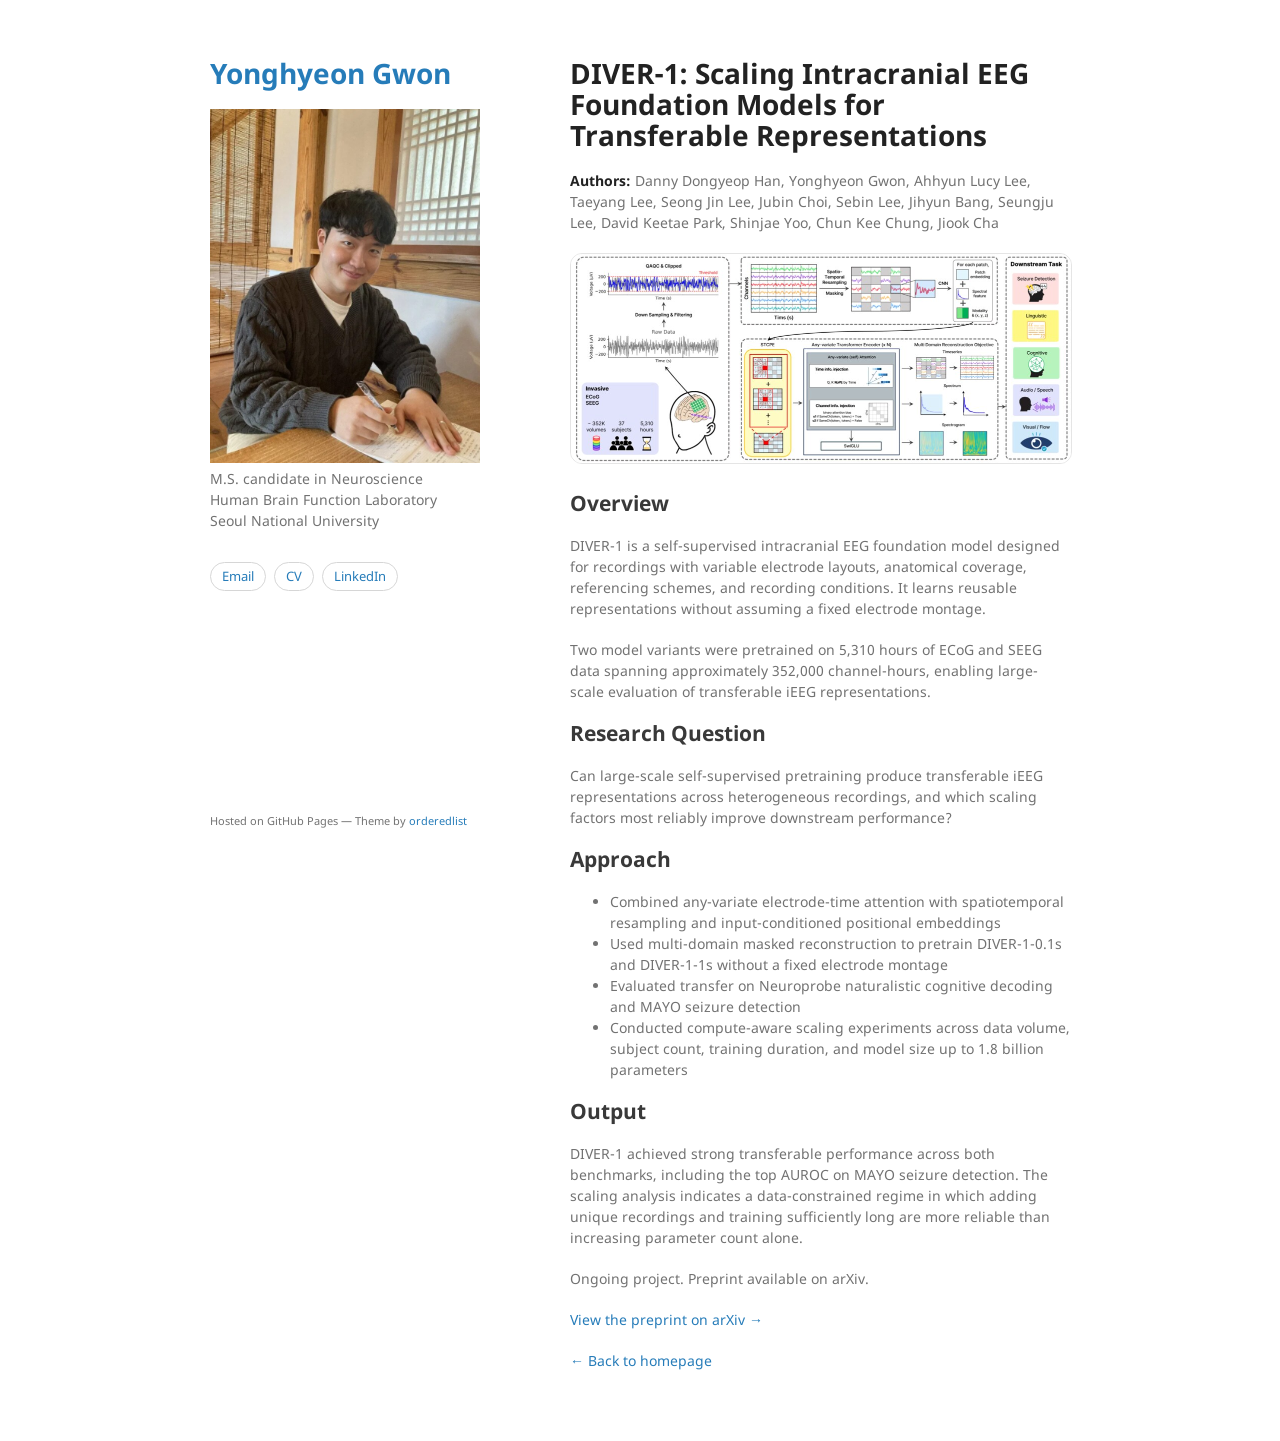
==== projects/diver/index.html @ 52b5aedb "Add DIVER-1 project detail page" ====
<!DOCTYPE html>
<html lang="en-US">
  <head>
    <meta charset="UTF-8">
    <meta http-equiv="X-UA-Compatible" content="IE=edge">
    <meta name="viewport" content="width=device-width, initial-scale=1">
    <title>DIVER-1: Scaling Intracranial EEG Foundation Models for Transferable Representations | Yonghyeon Gwon</title>
    <link rel="stylesheet" href="/style.css">
  </head>
  <body>
    <div class="wrapper">
      <header>
        <h1><a href="/">Yonghyeon Gwon</a></h1>
        <img src="/profile.jpg" alt="Logo">
        <p>M.S. candidate in Neuroscience<br>
        Human Brain Function Laboratory<br>
        Seoul National University<br><br>
        <span class="sidebar-links">
          <a href="mailto:gyh0321@snu.ac.kr">Email</a>
          <a href="/Yonghyeon_Gwon_CV.pdf" target="_blank" rel="noopener noreferrer">CV</a>
          <a href="https://www.linkedin.com/in/yonghyeon-gwon-5b9995399/" target="_blank" rel="noopener noreferrer">LinkedIn</a>
        </span></p>
      </header>
      <section>
        <h1>DIVER-1: Scaling Intracranial EEG Foundation Models for Transferable Representations</h1>
        <p><strong>Authors:</strong> Danny Dongyeop Han, Yonghyeon Gwon, Ahhyun Lucy Lee, Taeyang Lee, Seong Jin Lee, Jubin Choi, Sebin Lee, Jihyun Bang, Seungju Lee, David Keetae Park, Shinjae Yoo, Chun Kee Chung, Jiook Cha</p>

        <p><img src="/diver1-architecture.jpg" alt="DIVER-1 architecture and evaluation pipeline" class="project-full-img"></p>

        <h2>Overview</h2>
        <p>DIVER-1 is a self-supervised intracranial EEG foundation model designed for recordings with variable electrode layouts, anatomical coverage, referencing schemes, and recording conditions. It learns reusable representations without assuming a fixed electrode montage.</p>

        <p>Two model variants were pretrained on 5,310 hours of ECoG and SEEG data spanning approximately 352,000 channel-hours, enabling large-scale evaluation of transferable iEEG representations.</p>

        <h2>Research Question</h2>
        <p>Can large-scale self-supervised pretraining produce transferable iEEG representations across heterogeneous recordings, and which scaling factors most reliably improve downstream performance?</p>

        <h2>Approach</h2>
        <ul>
          <li>Combined any-variate electrode-time attention with spatiotemporal resampling and input-conditioned positional embeddings</li>
          <li>Used multi-domain masked reconstruction to pretrain DIVER-1-0.1s and DIVER-1-1s without a fixed electrode montage</li>
          <li>Evaluated transfer on Neuroprobe naturalistic cognitive decoding and MAYO seizure detection</li>
          <li>Conducted compute-aware scaling experiments across data volume, subject count, training duration, and model size up to 1.8 billion parameters</li>
        </ul>

        <h2>Output</h2>
        <p>DIVER-1 achieved strong transferable performance across both benchmarks, including the top AUROC on MAYO seizure detection. The scaling analysis indicates a data-constrained regime in which adding unique recordings and training sufficiently long are more reliable than increasing parameter count alone.</p>

        <p>Ongoing project. Preprint available on arXiv.</p>
        <p><a href="https://arxiv.org/abs/2512.19097" target="_blank" rel="noopener noreferrer">View the preprint on arXiv →</a></p>

        <p><a href="/">← Back to homepage</a></p>
      </section>
      <footer>
        <p><small>Hosted on GitHub Pages — Theme by <a href="https://github.com/orderedlist">orderedlist</a></small></p>
      </footer>
    </div>
  </body>
</html>
---- style.css ----
@font-face{font-family:'Noto Sans';font-weight:400;font-style:normal;src:url("../fonts/Noto-Sans-regular/Noto-Sans-regular.eot");src:url("../fonts/Noto-Sans-regular/Noto-Sans-regular.eot?#iefix") format("embedded-opentype"),local("Noto Sans"),local("Noto-Sans-regular"),url("[data-uri]") format("woff2"),url("../fonts/Noto-Sans-regular/Noto-Sans-regular.woff") format("woff"),url("../fonts/Noto-Sans-regular/Noto-Sans-regular.ttf") format("truetype"),url("../fonts/Noto-Sans-regular/Noto-Sans-regular.svg#NotoSans") format("svg")}@font-face{font-family:'Noto Sans';font-weight:700;font-style:normal;src:url("../fonts/Noto-Sans-700/Noto-Sans-700.eot");src:url("../fonts/Noto-Sans-700/Noto-Sans-700.eot?#iefix") format("embedded-opentype"),local("Noto Sans Bold"),local("Noto-Sans-700"),url("[data-uri]") format("woff2"),url("../fonts/Noto-Sans-700/Noto-Sans-700.woff") format("woff"),url("../fonts/Noto-Sans-700/Noto-Sans-700.ttf") format("truetype"),url("../fonts/Noto-Sans-700/Noto-Sans-700.svg#NotoSans") format("svg")}@font-face{font-family:'Noto Sans';font-weight:400;font-style:italic;src:url("../fonts/Noto-Sans-italic/Noto-Sans-italic.eot");src:url("../fonts/Noto-Sans-italic/Noto-Sans-italic.eot?#iefix") format("embedded-opentype"),local("Noto Sans Italic"),local("Noto-Sans-italic"),url("[data-uri]") format("woff2"),url("../fonts/Noto-Sans-italic/Noto-Sans-italic.woff") format("woff"),url("../fonts/Noto-Sans-italic/Noto-Sans-italic.ttf") format("truetype"),url("../fonts/Noto-Sans-italic/Noto-Sans-italic.svg#NotoSans") format("svg")}@font-face{font-family:'Noto Sans';font-weight:700;font-style:italic;src:url("../fonts/Noto-Sans-700italic/Noto-Sans-700italic.eot");src:url("../fonts/Noto-Sans-700italic/Noto-Sans-700italic.eot?#iefix") format("embedded-opentype"),local("Noto Sans Bold Italic"),local("Noto-Sans-700italic"),url("[data-uri]") format("woff2"),url("../fonts/Noto-Sans-700italic/Noto-Sans-700italic.woff") format("woff"),url("../fonts/Noto-Sans-700italic/Noto-Sans-700italic.ttf") format("truetype"),url("../fonts/Noto-Sans-700italic/Noto-Sans-700italic.svg#NotoSans") format("svg")}.highlight table td{padding:5px}.highlight table pre{margin:0}.highlight .cm{color:#999988;font-style:italic}.highlight .cp{color:#999999;font-weight:bold}.highlight .c1{color:#999988;font-style:italic}.highlight .cs{color:#999999;font-weight:bold;font-style:italic}.highlight .c,.highlight .cd{color:#999988;font-style:italic}.highlight .err{color:#a61717;background-color:#e3d2d2}.highlight .gd{color:#000000;background-color:#ffdddd}.highlight .ge{color:#000000;font-style:italic}.highlight .gr{color:#aa0000}.highlight .gh{color:#999999}.highlight .gi{color:#000000;background-color:#ddffdd}.highlight .go{color:#888888}.highlight .gp{color:#555555}.highlight .gs{font-weight:bold}.highlight .gu{color:#aaaaaa}.highlight .gt{color:#aa0000}.highlight .kc{color:#000000;font-weight:bold}.highlight .kd{color:#000000;font-weight:bold}.highlight .kn{color:#000000;font-weight:bold}.highlight .kp{color:#000000;font-weight:bold}.highlight .kr{color:#000000;font-weight:bold}.highlight .kt{color:#445588;font-weight:bold}.highlight .k,.highlight .kv{color:#000000;font-weight:bold}.highlight .mf{color:#009999}.highlight .mh{color:#009999}.highlight .il{color:#009999}.highlight .mi{color:#009999}.highlight .mo{color:#009999}.highlight .m,.highlight .mb,.highlight .mx{color:#009999}.highlight .sb{color:#d14}.highlight .sc{color:#d14}.highlight .sd{color:#d14}.highlight .s2{color:#d14}.highlight .se{color:#d14}.highlight .sh{color:#d14}.highlight .si{color:#d14}.highlight .sx{color:#d14}.highlight .sr{color:#009926}.highlight .s1{color:#d14}.highlight .ss{color:#990073}.highlight .s{color:#d14}.highlight .na{color:#008080}.highlight .bp{color:#999999}.highlight .nb{color:#0086B3}.highlight .nc{color:#445588;font-weight:bold}.highlight .no{color:#008080}.highlight .nd{color:#3c5d5d;font-weight:bold}.highlight .ni{color:#800080}.highlight .ne{color:#990000;font-weight:bold}.highlight .nf{color:#990000;font-weight:bold}.highlight .nl{color:#990000;font-weight:bold}.highlight .nn{color:#555555}.highlight .nt{color:#000080}.highlight .vc{color:#008080}.highlight .vg{color:#008080}.highlight .vi{color:#008080}.highlight .nv{color:#008080}.highlight .ow{color:#000000;font-weight:bold}.highlight .o{color:#000000;font-weight:bold}.highlight .w{color:#bbbbbb}.highlight{background-color:#f8f8f8}body{background-color:#fff;padding:50px;font:14px/1.5 "Noto Sans", "Helvetica Neue", Helvetica, Arial, sans-serif;color:#727272;font-weight:400}h1,h2,h3,h4,h5,h6{color:#222;margin:0 0 20px}p,ul,ol,table,pre,dl{margin:0 0 20px}h1,h2,h3{line-height:1.1}h1{font-size:28px}h2{color:#393939}h3,h4,h5,h6{color:#494949}a{color:#267CB9;text-decoration:none}a:hover,a:focus{color:#069;font-weight:bold}a small{font-size:11px;color:#777;margin-top:-0.3em;display:block}a:hover small{color:#777}.wrapper{width:860px;margin:0 auto}blockquote{border-left:1px solid #e5e5e5;margin:0;padding:0 0 0 20px;font-style:italic}code,pre{font-family:Monaco, Bitstream Vera Sans Mono, Lucida Console, Terminal, Consolas, Liberation Mono, DejaVu Sans Mono, Courier New, monospace;color:#333}pre{padding:8px 15px;background:#f8f8f8;border-radius:5px;border:1px solid #e5e5e5;overflow-x:auto}table{width:100%;border-collapse:collapse}th,td{text-align:left;padding:5px 10px;border-bottom:1px solid #e5e5e5}dt{color:#444;font-weight:700}th{color:#444}img{max-width:100%}kbd{background-color:#fafbfc;border:1px solid #c6cbd1;border-bottom-color:#959da5;border-radius:3px;box-shadow:inset 0 -1px 0 #959da5;color:#444d56;display:inline-block;font-size:11px;line-height:10px;padding:3px 5px;vertical-align:middle}header{width:270px;float:left;position:fixed;-webkit-font-smoothing:subpixel-antialiased}ul.downloads{list-style:none;height:40px;padding:0;background:#f4f4f4;border-radius:5px;border:1px solid #e0e0e0;width:270px}.downloads li{width:89px;float:left;border-right:1px solid #e0e0e0;height:40px}.downloads li:first-child a{border-radius:5px 0 0 5px}.downloads li:last-child a{border-radius:0 5px 5px 0}.downloads a{line-height:1;font-size:11px;color:#676767;display:block;text-align:center;padding-top:6px;height:34px}.downloads a:hover,.downloads a:focus{color:#675C5C;font-weight:bold}.downloads ul a:active{background-color:#f0f0f0}strong{color:#222;font-weight:700}.downloads li+li+li{border-right:none;width:89px}.downloads a strong{font-size:14px;display:block;color:#222}section{width:500px;float:right;padding-bottom:50px}small{font-size:11px}hr{border:0;background:#e5e5e5;height:1px;margin:0 0 20px}footer{width:270px;float:left;position:fixed;bottom:50px;-webkit-font-smoothing:subpixel-antialiased}@media print, screen and (max-width: 960px){div.wrapper{width:auto;margin:0}header,section,footer{float:none;position:static;width:auto}header{padding-right:320px}section{border:1px solid #e5e5e5;border-width:1px 0;padding:20px 0;margin:0 0 20px}header a small{display:inline}header ul{position:absolute;right:50px;top:52px}}@media print, screen and (max-width: 720px){body{word-wrap:break-word}header{padding:0}header ul,header p.view{position:static}pre,code{word-wrap:normal}}@media print, screen and (max-width: 480px){body{padding:15px}.downloads{width:99%}.downloads li,.downloads li+li+li{width:33%}}@media print{body{padding:0.4in;font-size:12pt;color:#444}}.logo img{max-width:200px;border-radius:50%;box-shadow:0 4px 12px rgba(0,0,0,0.3)}.project-card{display:flex;gap:18px;align-items:flex-start;margin:28px 0;padding:18px;border:1px solid #e5e5e5;border-radius:12px;background:#ffffff}.project-img{width:180px;max-width:35%;height:auto;border-radius:10px;object-fit:cover}.project-text h2{margin-top:0;margin-bottom:8px;font-size:1.25em}.project-text p{margin-bottom:8px}.project-tags{font-size:0.9em;color:#666666}@media screen and (max-width: 600px){.project-card{display:block}.project-img{width:100%;max-width:100%;margin-bottom:12px}}.profile-links{margin:18px 0 24px 0}.profile-links a{display:inline-block;margin:0 8px 8px 0;padding:6px 12px;border:1px solid #d6d6d6;border-radius:999px;font-size:0.9em;text-decoration:none}.profile-links a:hover{border-color:#777777;text-decoration:none}.project-card{display:flex;align-items:center;gap:22px;margin:24px 0;padding:18px;border:1px solid #e5e5e5;border-radius:12px;background:#ffffff;cursor:pointer;transition:box-shadow 0.15s ease, transform 0.15s ease}.project-card:hover{box-shadow:0 4px 14px rgba(0,0,0,0.08);transform:translateY(-2px)}.project-thumb{width:220px;max-width:38%;height:auto;border-radius:8px;object-fit:contain;flex-shrink:0}.project-info{flex:1}.project-info h2{margin:0 0 12px 0;font-size:1.2em;line-height:1.2}.project-keywords{display:flex;flex-wrap:wrap;gap:7px}.project-keywords span{display:inline-block;padding:5px 9px;border-radius:999px;background:#f3f3f3;font-size:0.82em;color:#555555;line-height:1.2}@media screen and (max-width: 600px){.project-card{display:block}.project-thumb{width:100%;max-width:100%;margin-bottom:14px}}.sidebar-links{display:flex;flex-wrap:wrap;gap:8px;margin-top:10px}.sidebar-links a{display:inline-block;padding:6px 11px;border:1px solid #d6d6d6;border-radius:999px;font-size:0.9em;text-decoration:none;line-height:1.2}.sidebar-links a:hover{border-color:#777777;text-decoration:none}.interest-tags{display:flex;flex-wrap:wrap;gap:8px;margin:12px 0 28px 0}.interest-tags span{display:inline-block;padding:6px 11px;border-radius:999px;background:#f3f3f3;font-size:0.9em;line-height:1.2}.project-full-img{width:100%;max-width:900px;display:block;margin:20px 0 28px 0;border-radius:12px;border:1px solid #e5e5e5}
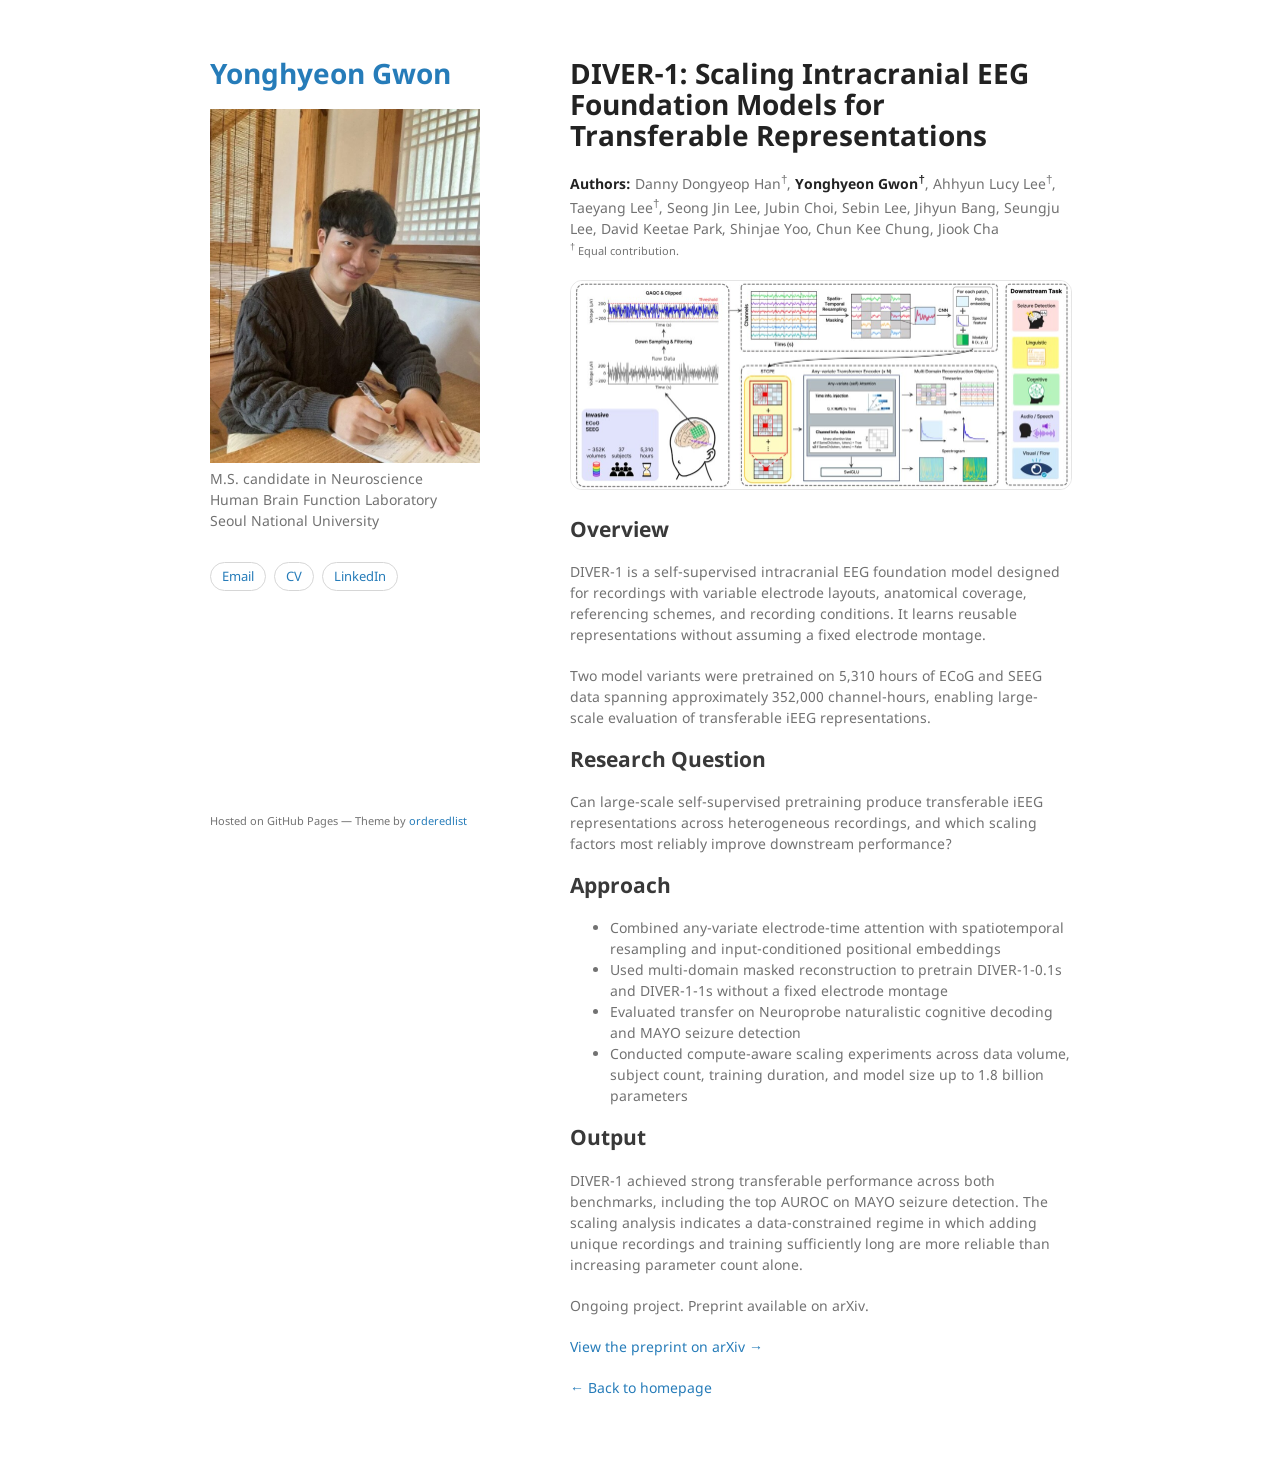
==== commit d783d3dc: "Mark DIVER-1 equal-contribution authors" ====
--- a/projects/diver/index.html
+++ b/projects/diver/index.html
@@ -1,59 +1 @@
-<!DOCTYPE html>
-<html lang="en-US">
-  <head>
-    <meta charset="UTF-8">
-    <meta http-equiv="X-UA-Compatible" content="IE=edge">
-    <meta name="viewport" content="width=device-width, initial-scale=1">
-    <title>DIVER-1: Scaling Intracranial EEG Foundation Models for Transferable Representations | Yonghyeon Gwon</title>
-    <link rel="stylesheet" href="/style.css">
-  </head>
-  <body>
-    <div class="wrapper">
-      <header>
-        <h1><a href="/">Yonghyeon Gwon</a></h1>
-        <img src="/profile.jpg" alt="Logo">
-        <p>M.S. candidate in Neuroscience<br>
-        Human Brain Function Laboratory<br>
-        Seoul National University<br><br>
-        <span class="sidebar-links">
-          <a href="mailto:gyh0321@snu.ac.kr">Email</a>
-          <a href="/Yonghyeon_Gwon_CV.pdf" target="_blank" rel="noopener noreferrer">CV</a>
-          <a href="https://www.linkedin.com/in/yonghyeon-gwon-5b9995399/" target="_blank" rel="noopener noreferrer">LinkedIn</a>
-        </span></p>
-      </header>
-      <section>
-        <h1>DIVER-1: Scaling Intracranial EEG Foundation Models for Transferable Representations</h1>
-        <p><strong>Authors:</strong> Danny Dongyeop Han, Yonghyeon Gwon, Ahhyun Lucy Lee, Taeyang Lee, Seong Jin Lee, Jubin Choi, Sebin Lee, Jihyun Bang, Seungju Lee, David Keetae Park, Shinjae Yoo, Chun Kee Chung, Jiook Cha</p>
-
-        <p><img src="/diver1-architecture.jpg" alt="DIVER-1 architecture and evaluation pipeline" class="project-full-img"></p>
-
-        <h2>Overview</h2>
-        <p>DIVER-1 is a self-supervised intracranial EEG foundation model designed for recordings with variable electrode layouts, anatomical coverage, referencing schemes, and recording conditions. It learns reusable representations without assuming a fixed electrode montage.</p>
-
-        <p>Two model variants were pretrained on 5,310 hours of ECoG and SEEG data spanning approximately 352,000 channel-hours, enabling large-scale evaluation of transferable iEEG representations.</p>
-
-        <h2>Research Question</h2>
-        <p>Can large-scale self-supervised pretraining produce transferable iEEG representations across heterogeneous recordings, and which scaling factors most reliably improve downstream performance?</p>
-
-        <h2>Approach</h2>
-        <ul>
-          <li>Combined any-variate electrode-time attention with spatiotemporal resampling and input-conditioned positional embeddings</li>
-          <li>Used multi-domain masked reconstruction to pretrain DIVER-1-0.1s and DIVER-1-1s without a fixed electrode montage</li>
-          <li>Evaluated transfer on Neuroprobe naturalistic cognitive decoding and MAYO seizure detection</li>
-          <li>Conducted compute-aware scaling experiments across data volume, subject count, training duration, and model size up to 1.8 billion parameters</li>
-        </ul>
-
-        <h2>Output</h2>
-        <p>DIVER-1 achieved strong transferable performance across both benchmarks, including the top AUROC on MAYO seizure detection. The scaling analysis indicates a data-constrained regime in which adding unique recordings and training sufficiently long are more reliable than increasing parameter count alone.</p>
-
-        <p>Ongoing project. Preprint available on arXiv.</p>
-        <p><a href="https://arxiv.org/abs/2512.19097" target="_blank" rel="noopener noreferrer">View the preprint on arXiv →</a></p>
-
-        <p><a href="/">← Back to homepage</a></p>
-      </section>
-      <footer>
-        <p><small>Hosted on GitHub Pages — Theme by <a href="https://github.com/orderedlist">orderedlist</a></small></p>
-      </footer>
-    </div>
-  </body>
-</html>
+<!DOCTYPE html><html lang="en-US">  <head>    <meta charset="UTF-8">    <meta http-equiv="X-UA-Compatible" content="IE=edge">    <meta name="viewport" content="width=device-width, initial-scale=1">    <title>DIVER-1: Scaling Intracranial EEG Foundation Models for Transferable Representations | Yonghyeon Gwon</title>    <link rel="stylesheet" href="/style.css">  </head>  <body>    <div class="wrapper">      <header>        <h1><a href="/">Yonghyeon Gwon</a></h1>        <img src="/profile.jpg" alt="Logo">        <p>M.S. candidate in Neuroscience<br>        Human Brain Function Laboratory<br>        Seoul National University<br><br>        <span class="sidebar-links">          <a href="mailto:gyh0321@snu.ac.kr">Email</a>          <a href="/Yonghyeon_Gwon_CV.pdf" target="_blank" rel="noopener noreferrer">CV</a>          <a href="https://www.linkedin.com/in/yonghyeon-gwon-5b9995399/" target="_blank" rel="noopener noreferrer">LinkedIn</a>        </span></p>      </header>      <section>        <h1>DIVER-1: Scaling Intracranial EEG Foundation Models for Transferable Representations</h1>        <p><strong>Authors:</strong> Danny Dongyeop Han<sup>†</sup>, <strong>Yonghyeon Gwon<sup>†</sup></strong>, Ahhyun Lucy Lee<sup>†</sup>, Taeyang Lee<sup>†</sup>, Seong Jin Lee, Jubin Choi, Sebin Lee, Jihyun Bang, Seungju Lee, David Keetae Park, Shinjae Yoo, Chun Kee Chung, Jiook Cha<br><small><sup>†</sup> Equal contribution.</small></p>        <p><img src="/diver1-architecture.jpg" alt="DIVER-1 architecture and evaluation pipeline" class="project-full-img"></p>        <h2>Overview</h2>        <p>DIVER-1 is a self-supervised intracranial EEG foundation model designed for recordings with variable electrode layouts, anatomical coverage, referencing schemes, and recording conditions. It learns reusable representations without assuming a fixed electrode montage.</p>        <p>Two model variants were pretrained on 5,310 hours of ECoG and SEEG data spanning approximately 352,000 channel-hours, enabling large-scale evaluation of transferable iEEG representations.</p>        <h2>Research Question</h2>        <p>Can large-scale self-supervised pretraining produce transferable iEEG representations across heterogeneous recordings, and which scaling factors most reliably improve downstream performance?</p>        <h2>Approach</h2>        <ul>          <li>Combined any-variate electrode-time attention with spatiotemporal resampling and input-conditioned positional embeddings</li>          <li>Used multi-domain masked reconstruction to pretrain DIVER-1-0.1s and DIVER-1-1s without a fixed electrode montage</li>          <li>Evaluated transfer on Neuroprobe naturalistic cognitive decoding and MAYO seizure detection</li>          <li>Conducted compute-aware scaling experiments across data volume, subject count, training duration, and model size up to 1.8 billion parameters</li>        </ul>        <h2>Output</h2>        <p>DIVER-1 achieved strong transferable performance across both benchmarks, including the top AUROC on MAYO seizure detection. The scaling analysis indicates a data-constrained regime in which adding unique recordings and training sufficiently long are more reliable than increasing parameter count alone.</p>        <p>Ongoing project. Preprint available on arXiv.</p>        <p><a href="https://arxiv.org/abs/2512.19097" target="_blank" rel="noopener noreferrer">View the preprint on arXiv →</a></p>        <p><a href="/">← Back to homepage</a></p>      </section>      <footer>        <p><small>Hosted on GitHub Pages — Theme by <a href="https://github.com/orderedlist">orderedlist</a></small></p>      </footer>    </div>  </body></html>
